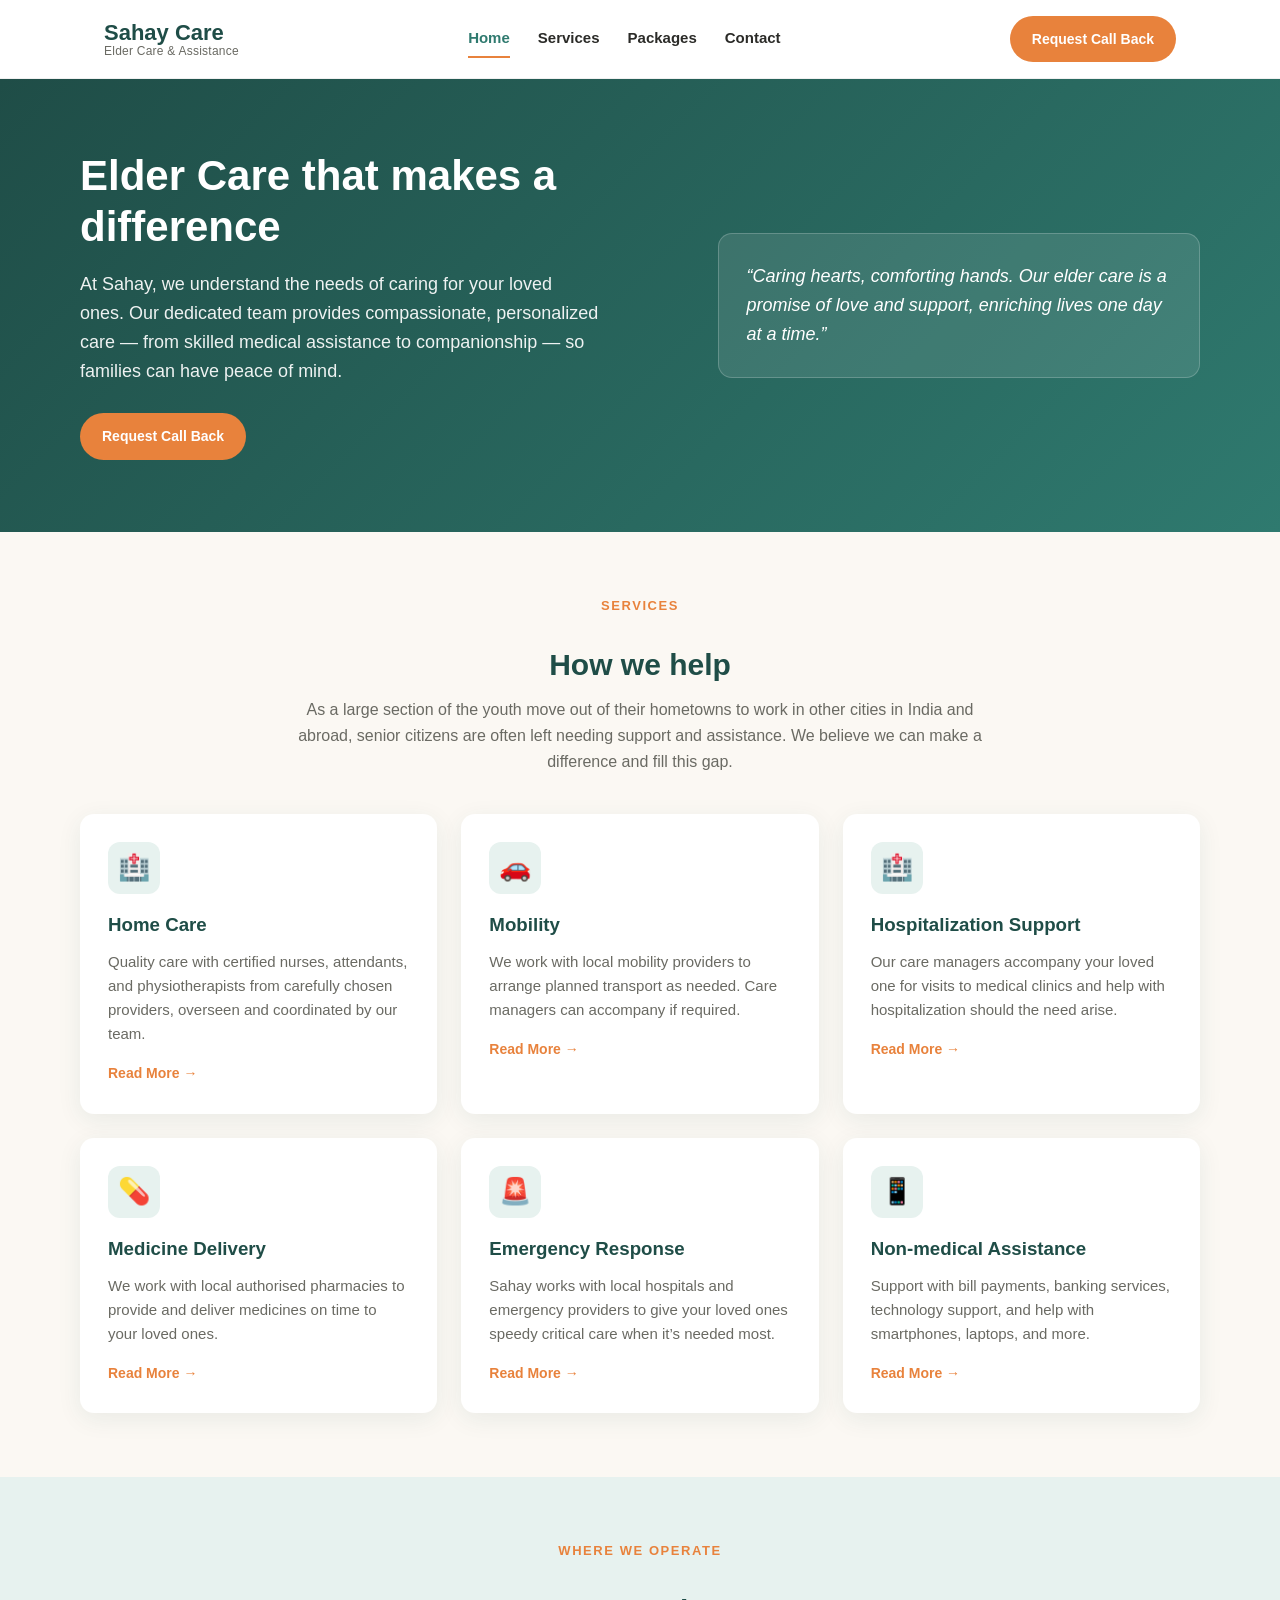
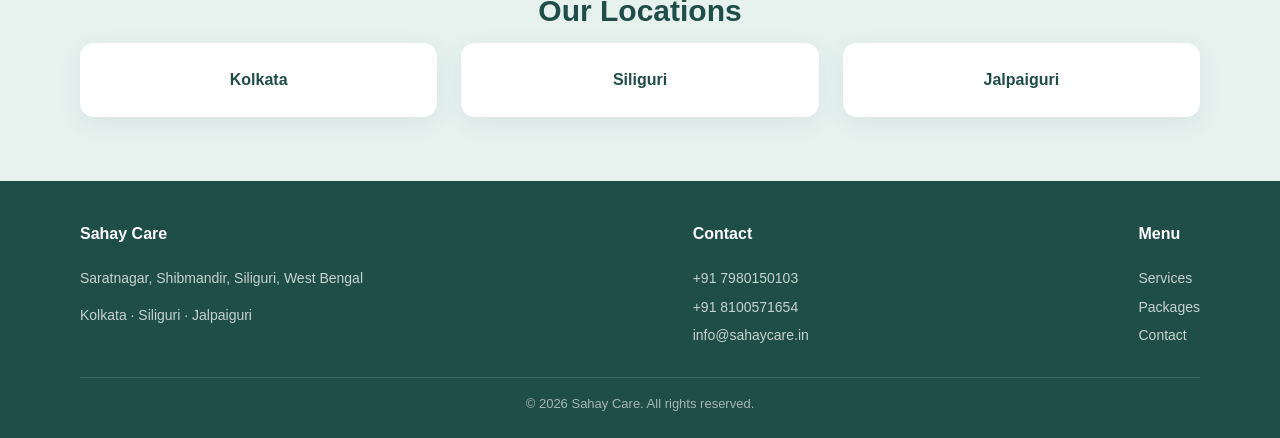
==== index.html @ 45c5a54b "Add Sahay Care static site (home, services, pricing, contact)" ====
<!DOCTYPE html>
<html lang="en">
<head>
<meta charset="UTF-8" />
<meta name="viewport" content="width=device-width, initial-scale=1.0" />
<title>Sahay Care | Elder Care & Medical Assistance | Siliguri, West Bengal</title>
<meta name="description" content="Sahay Care provides compassionate elder care and medical & non-medical assistance in Siliguri, Kolkata and Jalpaiguri, West Bengal." />
<link rel="stylesheet" href="style.css" />
</head>
<body>

<header class="site-header">
  <div class="nav-wrap">
    <a href="index.html" class="brand">
      <span class="name">Sahay Care</span>
      <span class="tagline">Elder Care &amp; Assistance</span>
    </a>
    <nav class="main-nav">
      <a href="index.html" class="active">Home</a>
      <a href="services.html">Services</a>
      <a href="pricing.html">Packages</a>
      <a href="contact.html">Contact</a>
    </nav>
    <div class="nav-cta">
      <a href="contact.html" class="btn btn-primary">Request Call Back</a>
      <button class="menu-toggle" aria-label="Toggle menu">&#9776;</button>
    </div>
  </div>
</header>

<section class="hero">
  <div class="hero-inner">
    <div>
      <h1>Elder Care that makes a difference</h1>
      <p class="lede">At Sahay, we understand the needs of caring for your loved ones. Our dedicated team provides compassionate, personalized care &mdash; from skilled medical assistance to companionship &mdash; so families can have peace of mind.</p>
      <a href="contact.html" class="btn btn-primary">Request Call Back</a>
    </div>
    <div class="quote-card">
      &ldquo;Caring hearts, comforting hands. Our elder care is a promise of love and support, enriching lives one day at a time.&rdquo;
    </div>
  </div>
</section>

<section>
  <div class="section-eyebrow">Services</div>
  <h2 class="section-title">How we help</h2>
  <p class="section-lede">As a large section of the youth move out of their hometowns to work in other cities in India and abroad, senior citizens are often left needing support and assistance. We believe we can make a difference and fill this gap.</p>

  <div class="card-grid">
    <div class="card">
      <div class="icon">&#127973;</div>
      <h3>Home Care</h3>
      <p>Quality care with certified nurses, attendants, and physiotherapists from carefully chosen providers, overseen and coordinated by our team.</p>
      <a href="services.html#home-care" class="link">Read More &rarr;</a>
    </div>
    <div class="card">
      <div class="icon">&#128663;</div>
      <h3>Mobility</h3>
      <p>We work with local mobility providers to arrange planned transport as needed. Care managers can accompany if required.</p>
      <a href="services.html#mobility" class="link">Read More &rarr;</a>
    </div>
    <div class="card">
      <div class="icon">&#127973;&#65039;</div>
      <h3>Hospitalization Support</h3>
      <p>Our care managers accompany your loved one for visits to medical clinics and help with hospitalization should the need arise.</p>
      <a href="services.html#hospitalization-support" class="link">Read More &rarr;</a>
    </div>
    <div class="card">
      <div class="icon">&#128138;</div>
      <h3>Medicine Delivery</h3>
      <p>We work with local authorised pharmacies to provide and deliver medicines on time to your loved ones.</p>
      <a href="services.html#medicine-delivery" class="link">Read More &rarr;</a>
    </div>
    <div class="card">
      <div class="icon">&#128680;</div>
      <h3>Emergency Response</h3>
      <p>Sahay works with local hospitals and emergency providers to give your loved ones speedy critical care when it&rsquo;s needed most.</p>
      <a href="services.html#emergency-response" class="link">Read More &rarr;</a>
    </div>
    <div class="card">
      <div class="icon">&#128241;</div>
      <h3>Non-medical Assistance</h3>
      <p>Support with bill payments, banking services, technology support, and help with smartphones, laptops, and more.</p>
      <a href="services.html#non-medical-assistance" class="link">Read More &rarr;</a>
    </div>
  </div>
</section>

<section class="locations">
  <div class="section-eyebrow">Where we operate</div>
  <h2 class="section-title">Our Locations</h2>
  <div class="location-grid">
    <div class="loc"><h4>Kolkata</h4></div>
    <div class="loc"><h4>Siliguri</h4></div>
    <div class="loc"><h4>Jalpaiguri</h4></div>
  </div>
</section>

<footer class="site-footer">
  <div class="footer-inner">
    <div class="col">
      <h4>Sahay Care</h4>
      <p>Saratnagar, Shibmandir, Siliguri, West Bengal</p>
      <p>Kolkata &middot; Siliguri &middot; Jalpaiguri</p>
    </div>
    <div class="col">
      <h4>Contact</h4>
      <a href="tel:+917980150103">+91 7980150103</a>
      <a href="tel:+918100571654">+91 8100571654</a>
      <a href="mailto:info@sahaycare.in">info@sahaycare.in</a>
    </div>
    <div class="col">
      <h4>Menu</h4>
      <a href="services.html">Services</a>
      <a href="pricing.html">Packages</a>
      <a href="contact.html">Contact</a>
    </div>
  </div>
  <div class="footer-bottom">&copy; <span id="year"></span> Sahay Care. All rights reserved.</div>
</footer>

<script src="script.js"></script>
<script>document.getElementById("year").textContent = new Date().getFullYear();</script>
</body>
</html>
---- style.css ----
/* Sahay Care — shared stylesheet */

:root {
  --teal-dark: #1f4d47;
  --teal: #2f7a6f;
  --teal-light: #e7f2ef;
  --orange: #e8823c;
  --cream: #fbf8f3;
  --text: #2b2b28;
  --muted: #6a6a63;
  --white: #ffffff;
  --radius: 14px;
  --shadow: 0 6px 24px rgba(31, 77, 71, 0.08);
}

* { box-sizing: border-box; }

html { scroll-behavior: smooth; }

body {
  margin: 0;
  font-family: "Segoe UI", Roboto, Helvetica, Arial, sans-serif;
  color: var(--text);
  background: var(--cream);
  line-height: 1.6;
}

a { color: inherit; text-decoration: none; }

img { max-width: 100%; display: block; }

.container {
  width: 100%;
  max-width: 1120px;
  margin: 0 auto;
  padding: 0 24px;
}

/* Header */
header.site-header {
  background: var(--white);
  border-bottom: 1px solid rgba(0,0,0,0.06);
  position: sticky;
  top: 0;
  z-index: 100;
}

.nav-wrap {
  display: flex;
  align-items: center;
  justify-content: space-between;
  padding: 16px 24px;
  max-width: 1120px;
  margin: 0 auto;
}

.brand {
  display: flex;
  flex-direction: column;
  line-height: 1.1;
}

.brand .name {
  font-size: 22px;
  font-weight: 700;
  color: var(--teal-dark);
}

.brand .tagline {
  font-size: 12px;
  color: var(--muted);
  letter-spacing: 0.02em;
}

nav.main-nav {
  display: flex;
  align-items: center;
  gap: 28px;
}

nav.main-nav a {
  font-weight: 600;
  color: var(--text);
  font-size: 15px;
  padding: 6px 0;
  border-bottom: 2px solid transparent;
}

nav.main-nav a.active,
nav.main-nav a:hover {
  color: var(--teal);
  border-bottom-color: var(--orange);
}

.btn {
  display: inline-block;
  padding: 12px 22px;
  border-radius: 999px;
  font-weight: 700;
  font-size: 14px;
  cursor: pointer;
  border: none;
}

.btn-primary {
  background: var(--orange);
  color: var(--white);
}

.btn-primary:hover { background: #d6712c; }

.btn-outline {
  background: transparent;
  border: 2px solid var(--teal);
  color: var(--teal);
}

.nav-cta { display: flex; align-items: center; gap: 16px; }

.menu-toggle {
  display: none;
  background: none;
  border: none;
  font-size: 26px;
  color: var(--teal-dark);
  cursor: pointer;
}

/* Hero */
.hero {
  background: linear-gradient(135deg, var(--teal-dark), var(--teal));
  color: var(--white);
  padding: 72px 24px;
}

.hero-inner {
  max-width: 1120px;
  margin: 0 auto;
  display: grid;
  grid-template-columns: 1.1fr 0.9fr;
  gap: 48px;
  align-items: center;
}

.hero h1 {
  font-size: 42px;
  line-height: 1.2;
  margin: 0 0 16px;
}

.hero p.lede {
  font-size: 18px;
  opacity: 0.92;
  margin-bottom: 28px;
  max-width: 520px;
}

.quote-card {
  background: rgba(255,255,255,0.1);
  border: 1px solid rgba(255,255,255,0.2);
  border-radius: var(--radius);
  padding: 28px;
  font-style: italic;
  font-size: 18px;
}

/* Sections */
section { padding: 64px 24px; }

.section-title {
  text-align: center;
  font-size: 30px;
  color: var(--teal-dark);
  margin-bottom: 8px;
}

.section-eyebrow {
  text-align: center;
  text-transform: uppercase;
  letter-spacing: 0.12em;
  font-size: 13px;
  color: var(--orange);
  font-weight: 700;
  margin-bottom: 8px;
}

.section-lede {
  text-align: center;
  max-width: 700px;
  margin: 0 auto 40px;
  color: var(--muted);
}

/* Cards grid */
.card-grid {
  max-width: 1120px;
  margin: 0 auto;
  display: grid;
  grid-template-columns: repeat(3, 1fr);
  gap: 24px;
}

.card {
  background: var(--white);
  border-radius: var(--radius);
  padding: 28px;
  box-shadow: var(--shadow);
  transition: transform .15s ease;
}

.card:hover { transform: translateY(-4px); }

.card .icon {
  width: 52px;
  height: 52px;
  border-radius: 12px;
  background: var(--teal-light);
  display: flex;
  align-items: center;
  justify-content: center;
  font-size: 26px;
  margin-bottom: 16px;
}

.card h3 { margin: 0 0 10px; color: var(--teal-dark); }
.card p { color: var(--muted); font-size: 15px; margin: 0 0 14px; }
.card .link { font-weight: 700; color: var(--orange); font-size: 14px; }

/* Locations */
.locations {
  background: var(--teal-light);
}

.location-grid {
  max-width: 1120px;
  margin: 0 auto;
  display: grid;
  grid-template-columns: repeat(3, 1fr);
  gap: 24px;
  text-align: center;
}

.location-grid .loc {
  background: var(--white);
  border-radius: var(--radius);
  padding: 24px;
  box-shadow: var(--shadow);
}

.location-grid .loc h4 { color: var(--teal-dark); margin: 0; }

/* Pricing */
.pricing-grid {
  max-width: 1120px;
  margin: 0 auto;
  display: grid;
  grid-template-columns: repeat(3, 1fr);
  gap: 24px;
}

.price-card {
  background: var(--white);
  border-radius: var(--radius);
  box-shadow: var(--shadow);
  padding: 32px 28px;
  text-align: center;
  border-top: 4px solid var(--teal);
}

.price-card.featured { border-top-color: var(--orange); transform: scale(1.03); }

.price-card h3 { color: var(--teal-dark); margin-bottom: 4px; }
.price-card .price { font-size: 34px; font-weight: 800; color: var(--orange); margin: 12px 0; }
.price-card .price span { font-size: 14px; font-weight: 500; color: var(--muted); }

.price-card ul { list-style: none; padding: 0; margin: 20px 0; text-align: left; }
.price-card ul li { padding: 8px 0; border-bottom: 1px solid rgba(0,0,0,0.06); font-size: 14px; color: var(--text); }
.price-card ul li::before { content: "\2713  "; color: var(--teal); font-weight: 700; }

.price-note {
  max-width: 700px;
  margin: 32px auto 0;
  text-align: center;
  color: var(--muted);
  font-size: 14px;
  background: var(--teal-light);
  border-radius: var(--radius);
  padding: 18px 22px;
}

/* Contact */
.contact-wrap {
  max-width: 1120px;
  margin: 0 auto;
  display: grid;
  grid-template-columns: 1fr 1fr;
  gap: 48px;
}

form.contact-form {
  background: var(--white);
  padding: 32px;
  border-radius: var(--radius);
  box-shadow: var(--shadow);
  display: grid;
  gap: 16px;
}

form.contact-form .row { display: grid; grid-template-columns: 1fr 1fr; gap: 16px; }

label { font-size: 13px; font-weight: 700; color: var(--teal-dark); margin-bottom: 6px; display: block; }

input, textarea {
  width: 100%;
  padding: 12px 14px;
  border-radius: 8px;
  border: 1px solid #d9d4c9;
  font-family: inherit;
  font-size: 14px;
  background: var(--cream);
}

textarea { min-height: 120px; resize: vertical; }

.info-block h3 { color: var(--teal-dark); }
.info-block p { color: var(--muted); }
.info-block .info-item { margin-bottom: 20px; }
.info-block .info-item strong { display: block; color: var(--text); }

.form-status { font-size: 14px; margin-top: 6px; display: none; }
.form-status.success { color: var(--teal); display: block; }
.form-status.error { color: #b8452f; display: block; }

/* Footer */
footer.site-footer {
  background: var(--teal-dark);
  color: rgba(255,255,255,0.85);
  padding: 40px 24px 24px;
}

.footer-inner {
  max-width: 1120px;
  margin: 0 auto;
  display: flex;
  justify-content: space-between;
  flex-wrap: wrap;
  gap: 24px;
}

.footer-inner .col h4 { color: var(--white); margin-top: 0; }
.footer-inner .col p, .footer-inner .col a { color: rgba(255,255,255,0.75); font-size: 14px; display:block; margin-bottom: 6px; }

.footer-bottom {
  max-width: 1120px;
  margin: 24px auto 0;
  border-top: 1px solid rgba(255,255,255,0.15);
  padding-top: 16px;
  font-size: 13px;
  text-align: center;
  color: rgba(255,255,255,0.6);
}

/* Service detail hero */
.page-hero {
  background: var(--teal-light);
  padding: 48px 24px;
  text-align: center;
}

.page-hero h1 { color: var(--teal-dark); margin-bottom: 8px; }
.page-hero p { color: var(--muted); max-width: 640px; margin: 0 auto; }

/* Responsive */
@media (max-width: 860px) {
  nav.main-nav, .nav-cta .btn-outline { display: none; }
  .menu-toggle { display: block; }
  .hero-inner { grid-template-columns: 1fr; }
  .card-grid, .location-grid, .pricing-grid { grid-template-columns: 1fr; }
  .contact-wrap { grid-template-columns: 1fr; }
  form.contact-form .row { grid-template-columns: 1fr; }
  .hero h1 { font-size: 32px; }
}
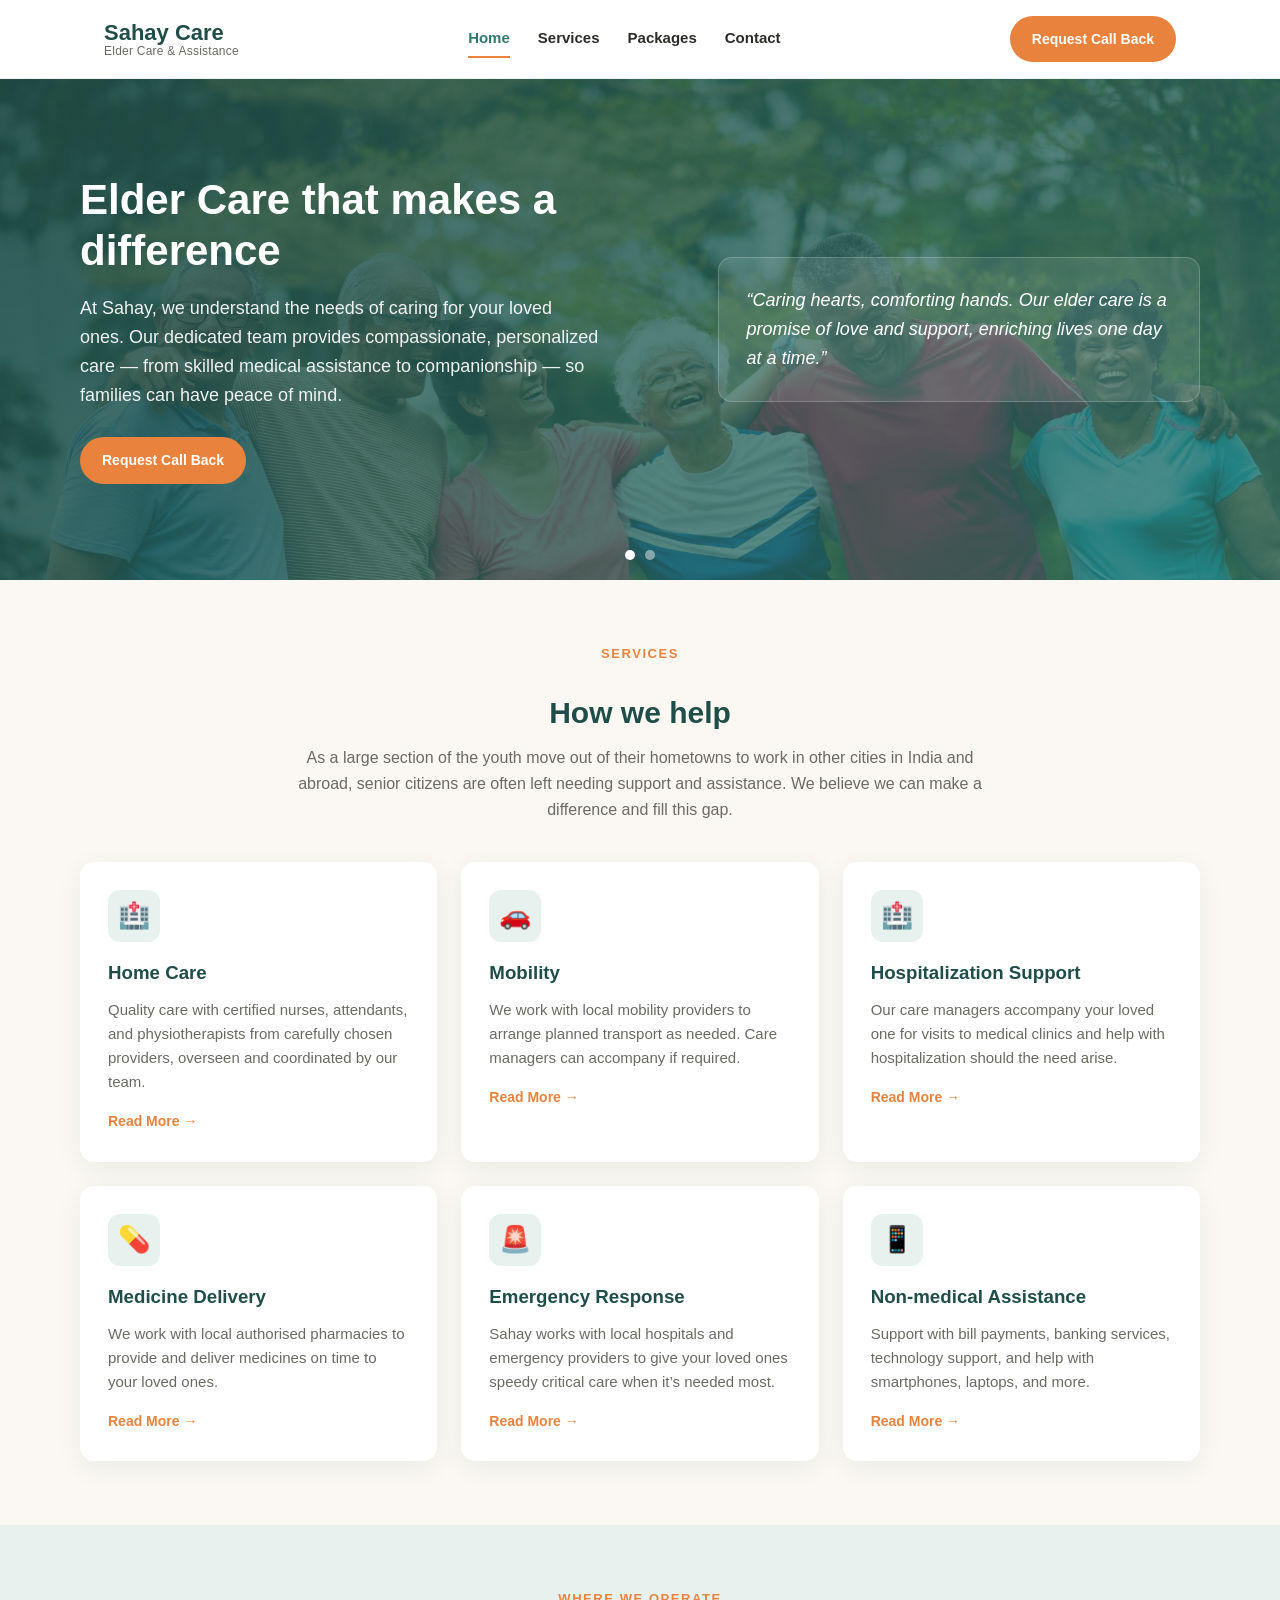
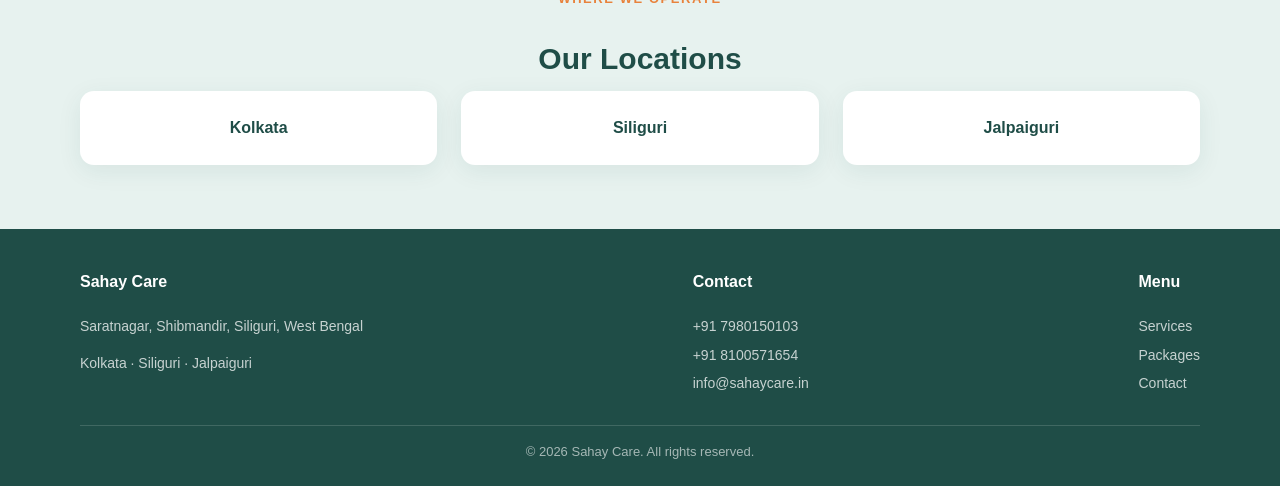
==== commit 6ae937f9: "Add hero image carousel with laughter/hospitalization photos" ====
--- a/index.html
+++ b/index.html
@@ -29,6 +29,11 @@
 </header>
 
 <section class="hero">
+  <div class="hero-slides">
+    <div class="hero-slide active" style="background-image:url('images/laughter.jpg')"></div>
+    <div class="hero-slide" style="background-image:url('images/hospitalization.jpg')"></div>
+  </div>
+  <div class="hero-overlay"></div>
   <div class="hero-inner">
     <div>
       <h1>Elder Care that makes a difference</h1>
@@ -38,6 +43,10 @@
     <div class="quote-card">
       &ldquo;Caring hearts, comforting hands. Our elder care is a promise of love and support, enriching lives one day at a time.&rdquo;
     </div>
+  </div>
+  <div class="hero-dots">
+    <button class="hero-dot active" data-slide="0" aria-label="Show slide 1"></button>
+    <button class="hero-dot" data-slide="1" aria-label="Show slide 2"></button>
   </div>
 </section>
 
--- a/style.css
+++ b/style.css
@@ -128,14 +128,68 @@
 
 /* Hero */
 .hero {
-  background: linear-gradient(135deg, var(--teal-dark), var(--teal));
+  position: relative;
   color: var(--white);
-  padding: 72px 24px;
-}
+  padding: 96px 24px;
+  overflow: hidden;
+  min-height: 460px;
+  display: flex;
+  align-items: center;
+}
+
+.hero-slides {
+  position: absolute;
+  inset: 0;
+  z-index: 0;
+}
+
+.hero-slide {
+  position: absolute;
+  inset: 0;
+  background-size: cover;
+  background-position: center;
+  opacity: 0;
+  transition: opacity 1.4s ease-in-out;
+}
+
+.hero-slide.active { opacity: 1; }
+
+.hero-overlay {
+  position: absolute;
+  inset: 0;
+  z-index: 1;
+  background: linear-gradient(135deg, rgba(31,77,71,0.88), rgba(47,122,111,0.72));
+}
+
+.hero-dots {
+  position: absolute;
+  bottom: 20px;
+  left: 0;
+  right: 0;
+  z-index: 2;
+  display: flex;
+  justify-content: center;
+  gap: 10px;
+}
+
+.hero-dot {
+  width: 10px;
+  height: 10px;
+  border-radius: 50%;
+  border: none;
+  background: rgba(255,255,255,0.45);
+  cursor: pointer;
+  padding: 0;
+}
+
+.hero-dot.active { background: var(--white); }
 
 .hero-inner {
-  max-width: 1120px;
-  margin: 0 auto;
+  position: relative;
+  z-index: 2;
+  max-width: 1120px;
+  margin: 0 auto;
+  width: 100%;
   display: grid;
   grid-template-columns: 1.1fr 0.9fr;
   gap: 48px;
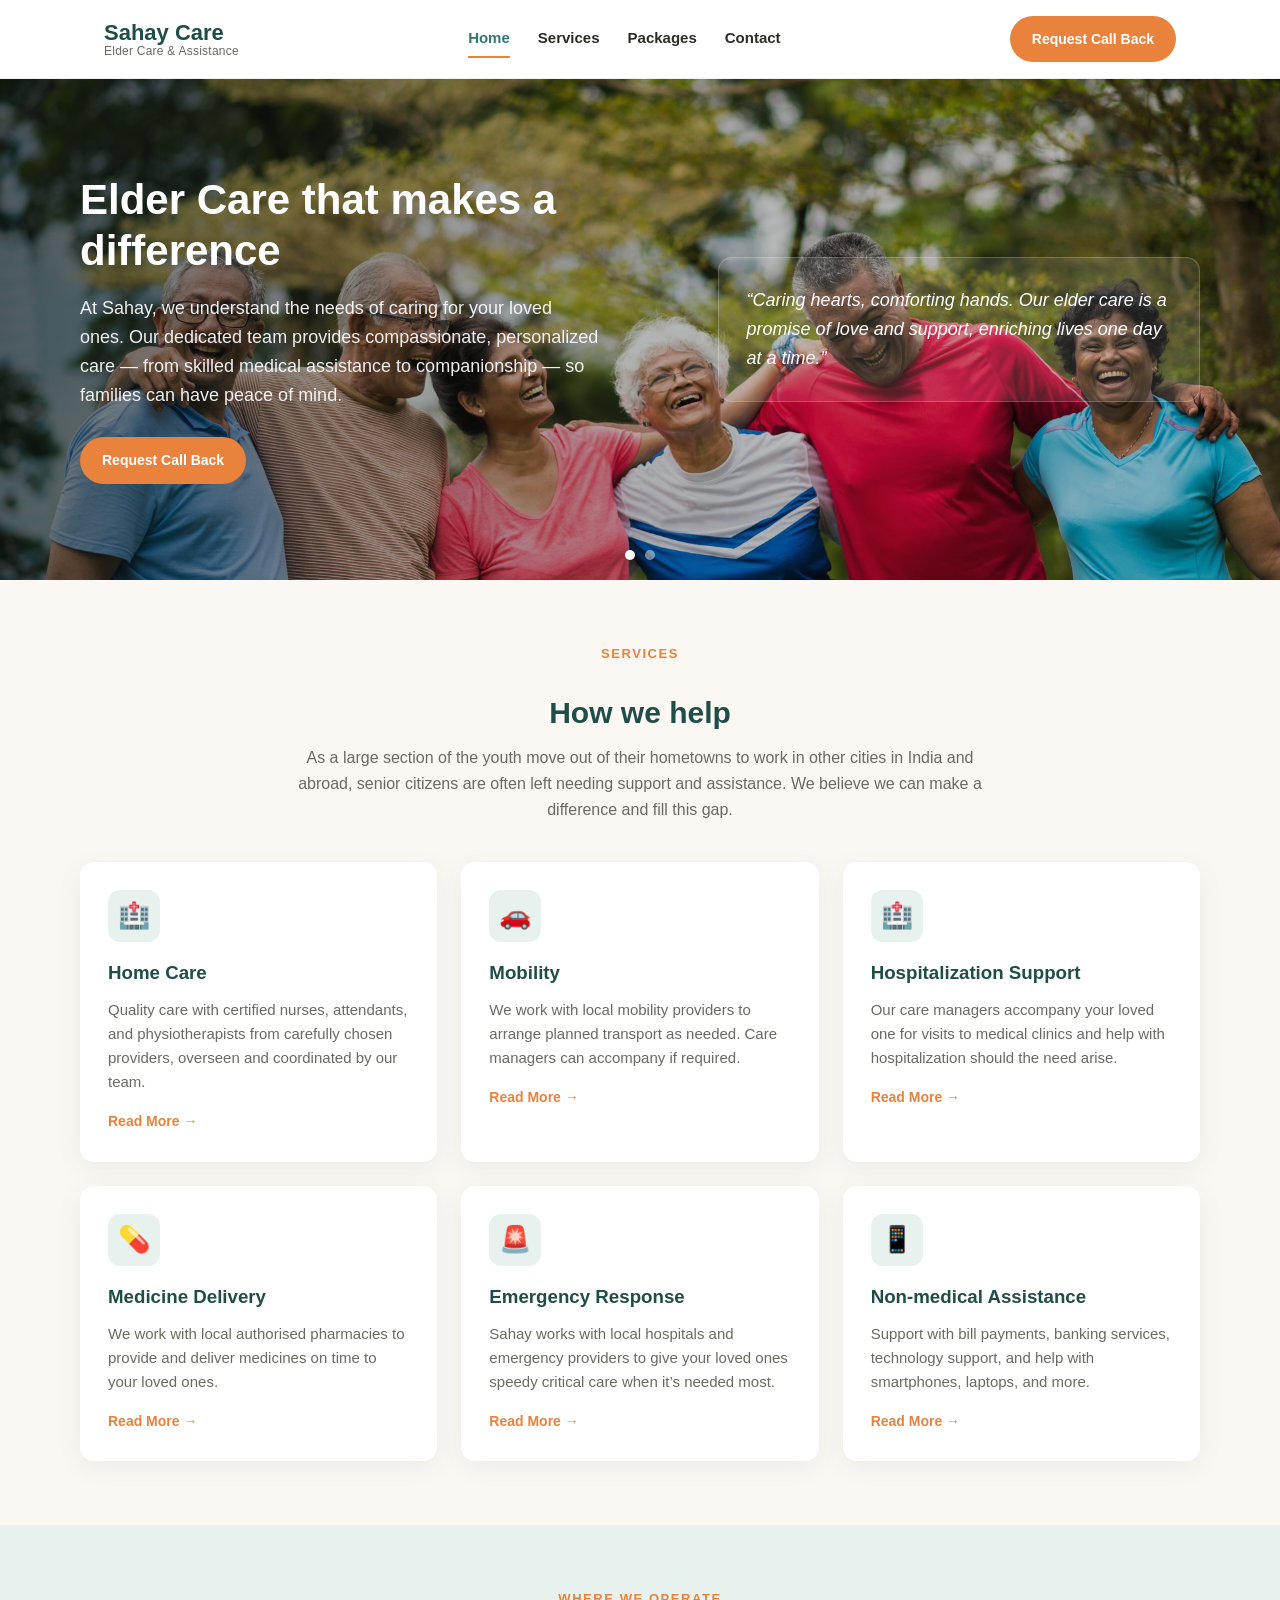
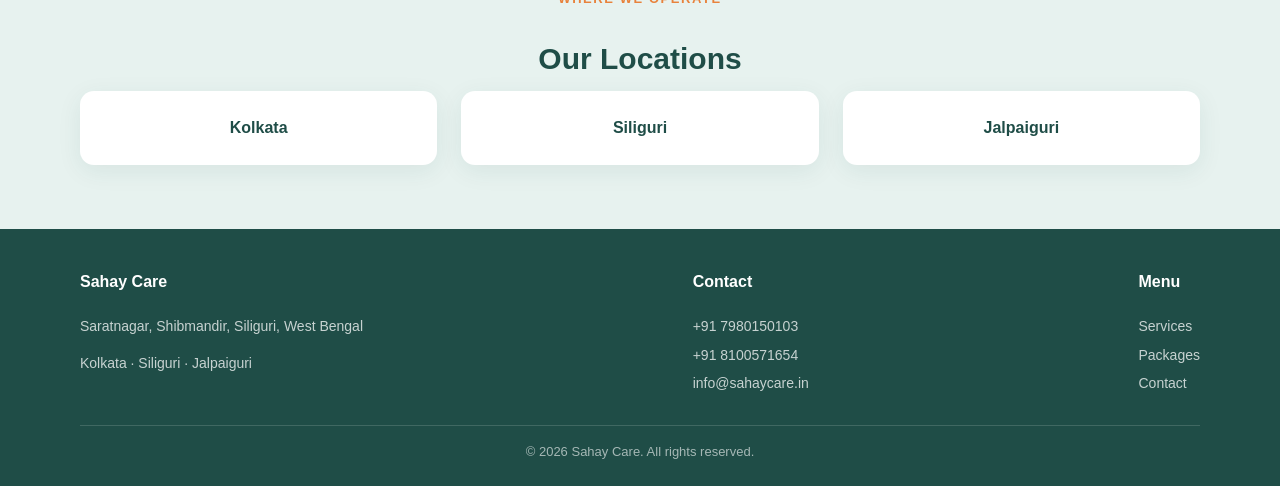
==== commit ad4d9160: "Lighten hero overlay so carousel photos show through; cache-bust CSS/JS" ====
--- a/index.html
+++ b/index.html
@@ -5,7 +5,7 @@
 <meta name="viewport" content="width=device-width, initial-scale=1.0" />
 <title>Sahay Care | Elder Care & Medical Assistance | Siliguri, West Bengal</title>
 <meta name="description" content="Sahay Care provides compassionate elder care and medical & non-medical assistance in Siliguri, Kolkata and Jalpaiguri, West Bengal." />
-<link rel="stylesheet" href="style.css" />
+<link rel="stylesheet" href="style.css?v=2" />
 </head>
 <body>
 
@@ -128,7 +128,7 @@
   <div class="footer-bottom">&copy; <span id="year"></span> Sahay Care. All rights reserved.</div>
 </footer>
 
-<script src="script.js"></script>
+<script src="script.js?v=2"></script>
 <script>document.getElementById("year").textContent = new Date().getFullYear();</script>
 </body>
 </html>
--- a/style.css
+++ b/style.css
@@ -158,7 +158,8 @@
   position: absolute;
   inset: 0;
   z-index: 1;
-  background: linear-gradient(135deg, rgba(31,77,71,0.88), rgba(47,122,111,0.72));
+  /* Light darkening only, so the photo carousel stays visible behind the text */
+  background: linear-gradient(100deg, rgba(10,20,18,0.58) 0%, rgba(10,20,18,0.32) 45%, rgba(10,20,18,0.15) 100%);
 }
 
 .hero-dots {
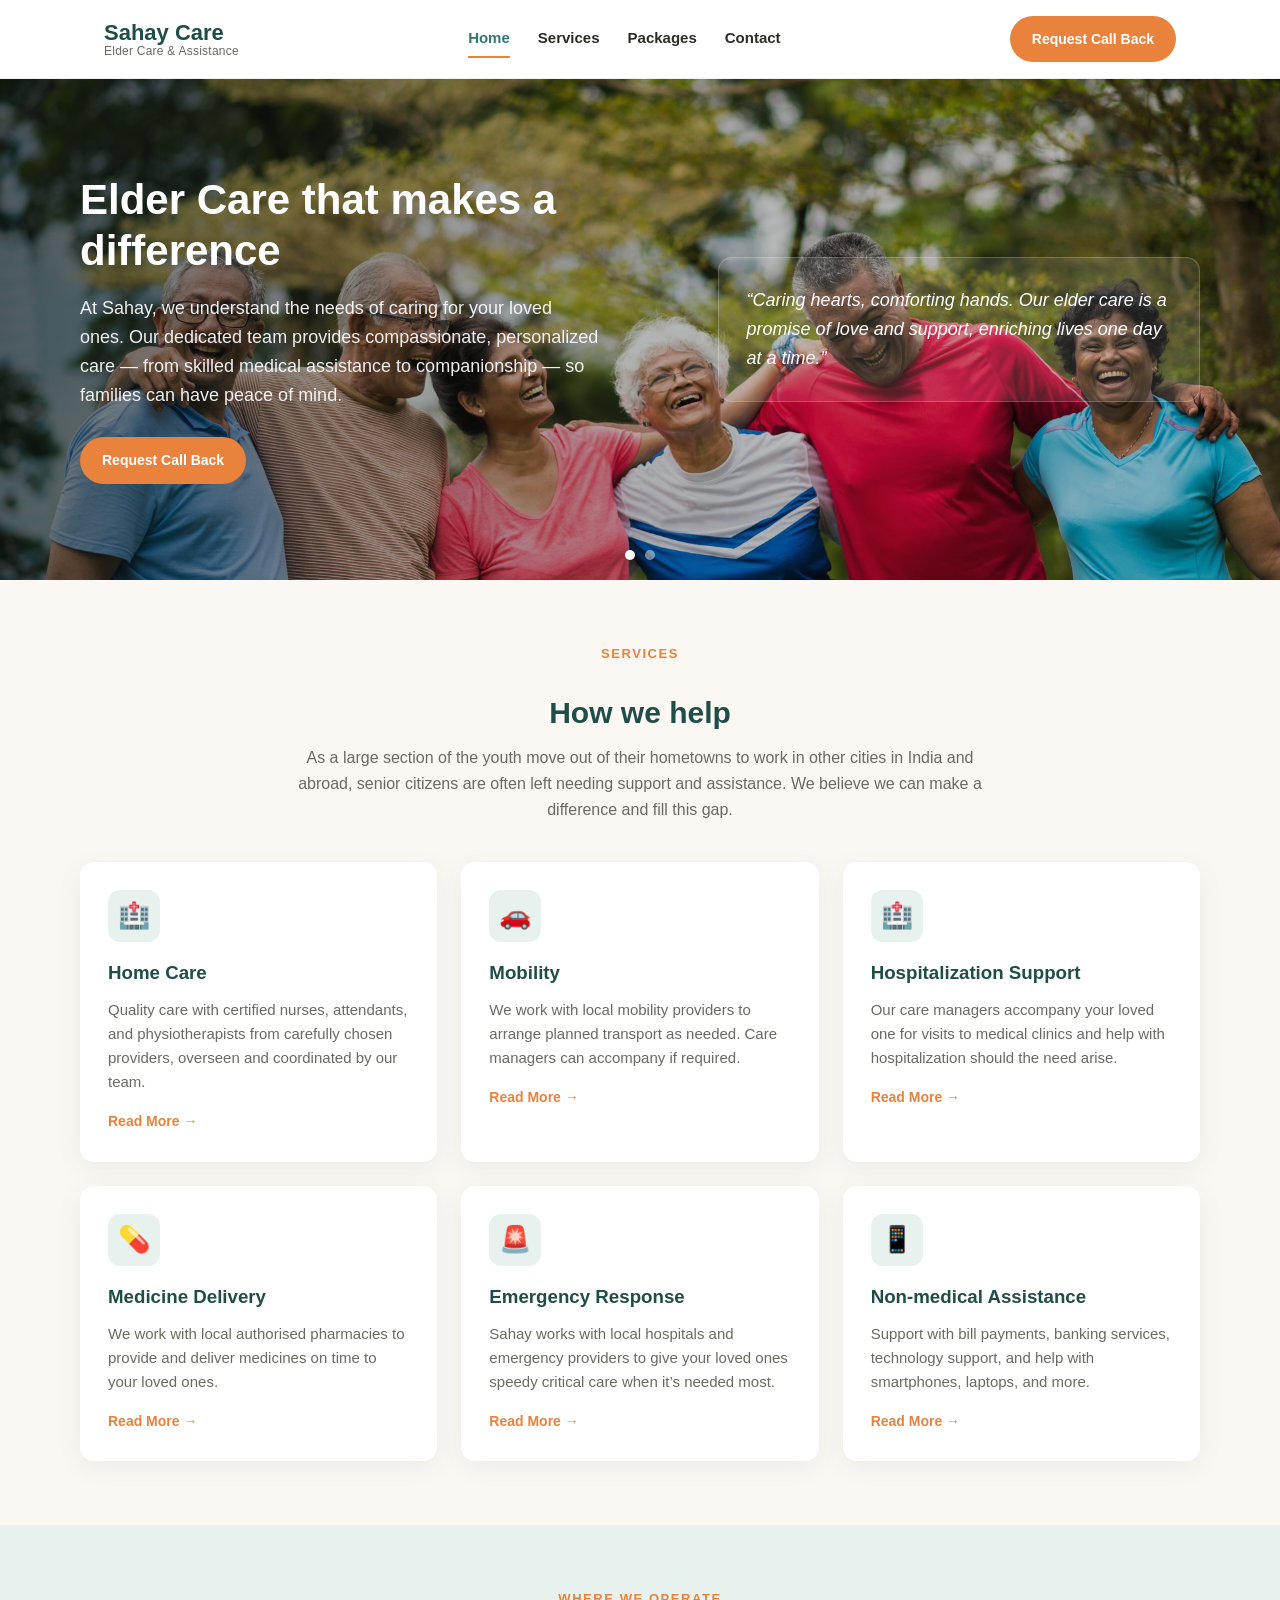
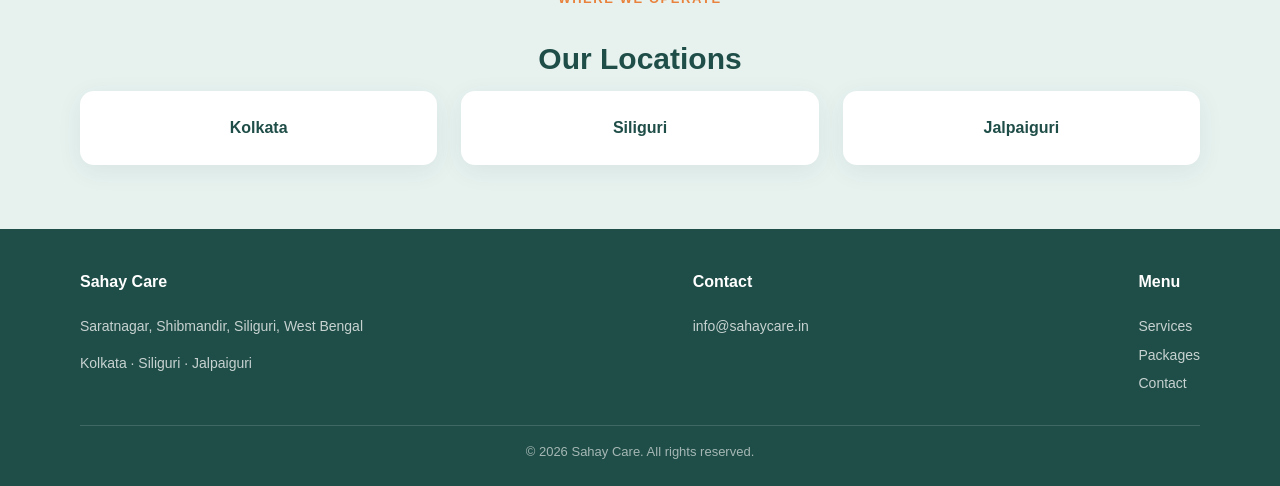
==== commit 62a76328: "Remove phone numbers from all pages" ====
--- a/index.html
+++ b/index.html
@@ -114,8 +114,6 @@
     </div>
     <div class="col">
       <h4>Contact</h4>
-      <a href="tel:+917980150103">+91 7980150103</a>
-      <a href="tel:+918100571654">+91 8100571654</a>
       <a href="mailto:info@sahaycare.in">info@sahaycare.in</a>
     </div>
     <div class="col">
